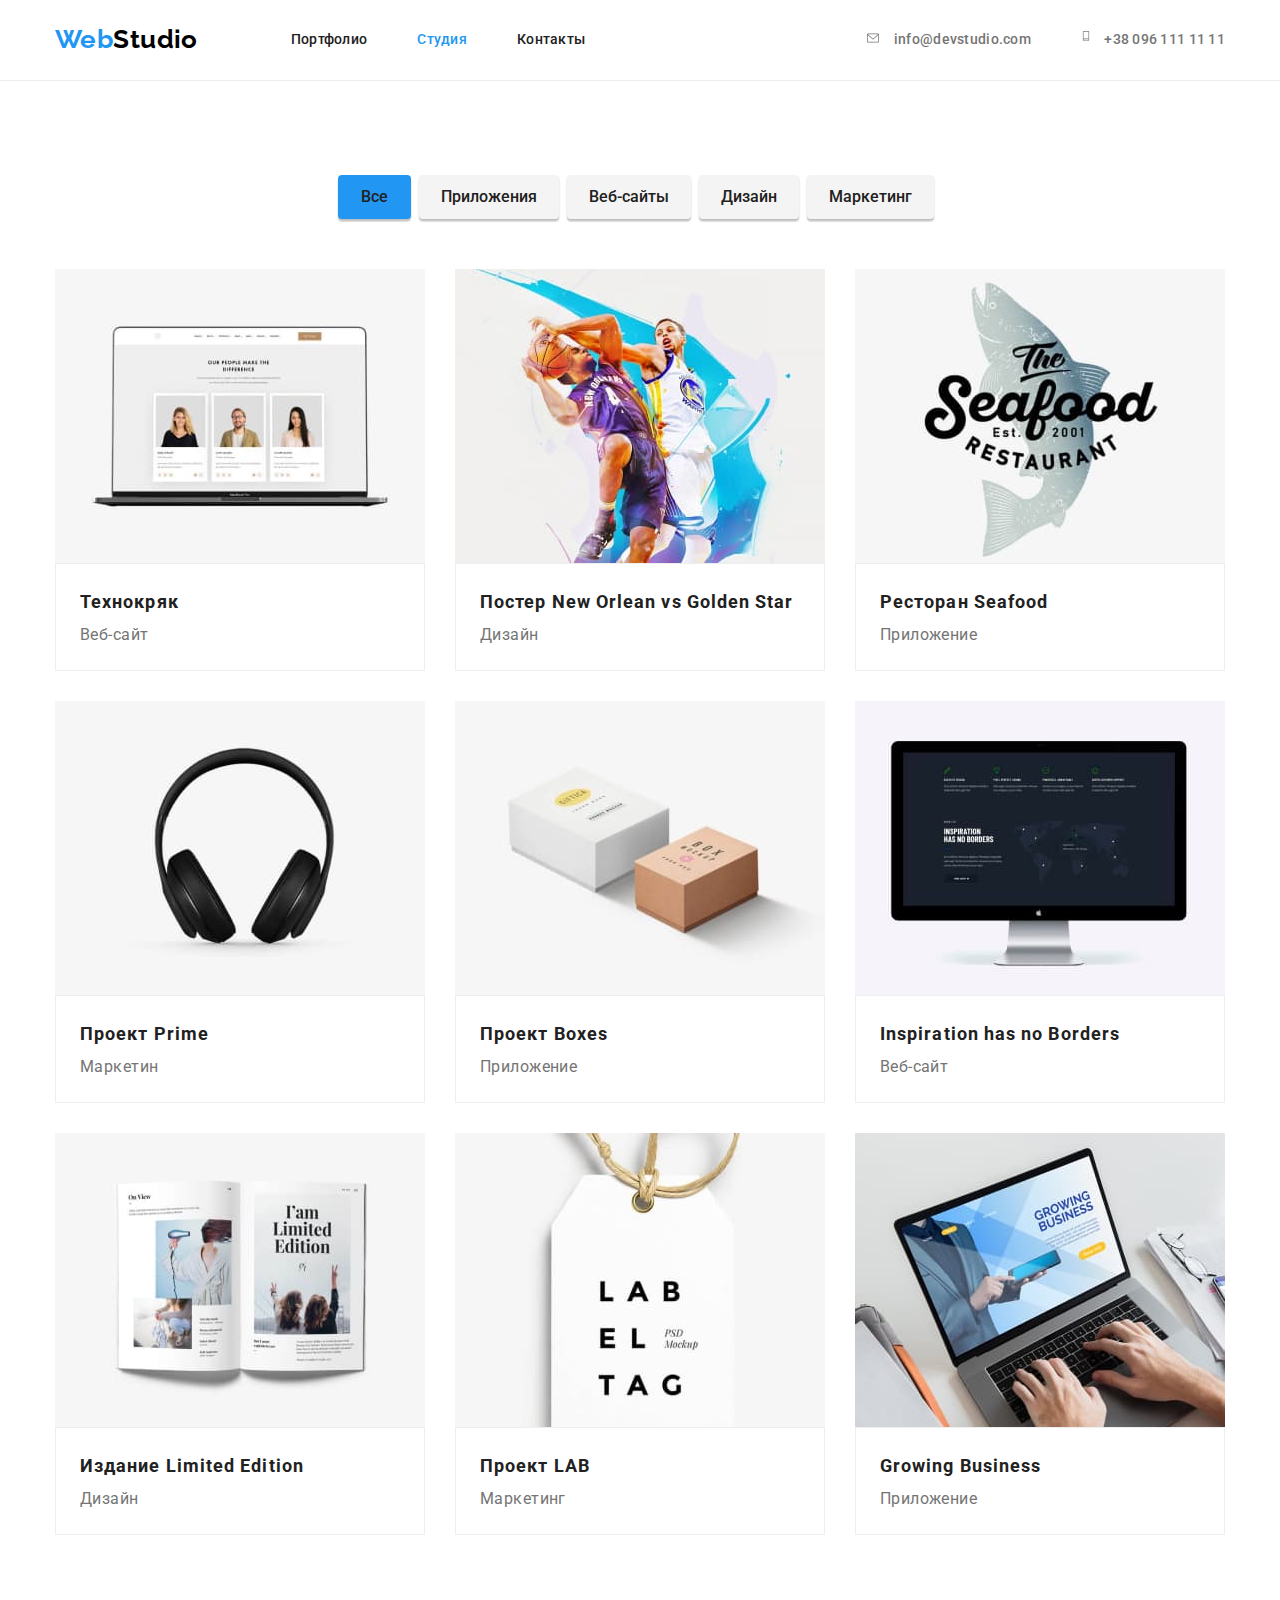
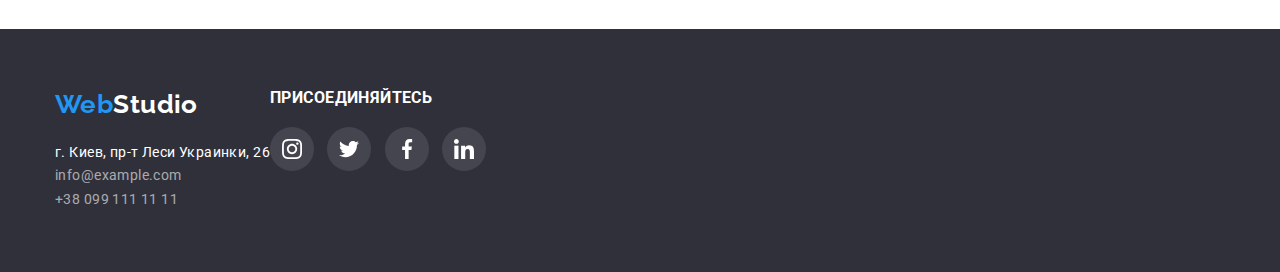
==== portfolio.html @ ab67c168 "Initial commit" ====
<!DOCTYPE html>
<html lang="en">
<head>
    <meta charset="UTF-8">
    <meta http-equiv="X-UA-Compatible" content="IE=edge">
    <meta name="viewport" content="width=device-width, initial-scale=1.0">
    <link rel="preconnect" href="https://fonts.gstatic.com">
    <link href="https://fonts.googleapis.com/css2?family=Raleway:wght@700&family=Roboto:wght@400;500;700;900&display=swap" rel="stylesheet">
    <link rel="stylesheet" href="https://cdnjs.cloudflare.com/ajax/libs/modern-normalize/1.0.0/modern-normalize.min.css">
    <link rel="stylesheet" href="./css/styles.css">
    <title>Portfolio</title>

</head>
<body>
    <!-- Шапка -->
    <header class="page-header">
        <div class="container">
            <div class="main-page">
                <nav class="navigation">
                    <a href="" class="logo"><span>Web</span><span class="logo-studio">Studio</span></a>
                    <ul class=" list-non site-nav">
                        <li class="item"><a href="./portfolio.html" class=" site-nav link">Портфолио</a></li>
                        <li class="item"><a href="" class="link current">Студия</a></li>
                        <li class="item"><a href="" class="site-nav link">Контакты</a></li>
                    </ul>
                </nav>
            <ul class="list-non contact">
                <li class="item"><a href="mailto:info@devstudio.com" class="contact-date">
                        <svg class="icon" width="16" height="12">
                            <use href="./image/sprite.svg#icon-envelope"></use>
                        </svg>
                        info@devstudio.com</a></li>
                <li class="item"><a href="tel:+380961111111" class=" contact-date">
                        <svg class="icon" width="10" height="16">
                            <use href="./image/sprite.svg#icon-smartphone"></use>
                        </svg>
                        +38 096 111 11 11</a></li>
            </ul>
            </div>
        </div>
    </header>

    <!--Секція з портфоліо-->
    <main>
        <h1 class="visually-hidden">Портфолио</h1>
        <section class="section">
        <div class="container">
        <ul class="list-non button-nav">
            <li class="button-nav"><button type="button" class="button-portfolio curent">Все</button></li>
            <li class="button-nav"><button type="button" class="button-portfolio">Приложения</button></li>
            <li class="button-nav"><button type="button" class="button-portfolio">Веб-сайты</button></li>
            <li class="button-nav"><button type="button" class="button-portfolio">Дизайн</button></li>
            <li class="button-nav"><button type="button" class="button-portfolio">Маркетинг</button></li>
        </ul>    
        <h2 class="visually-hidden">Проекты</h2>
                <ul class=" list-non portfollio-list">
            <li class="portfollio-item"> 
                <a class="project" href="">
                      <img src="./image/img-portfolio/img.jpg" width="370" height="294" alt=" стораница веб сайта"> 
                        <div class="foto">
                           <h3 class="portfollio-list-title">Технокряк</h3>
                            <p class="portfollio-list-description">Веб-сайт</p>
                        </div> 
                </a>
                     </li>
            <li class="portfollio-item">
                <a class="project" href="">
                      <img src="./image/img-portfolio/img-1.jpg" width="370" height="294" alt="дизайн постера клуба New Orlean ">
                        <div class="foto">
                            <h3 class="portfollio-list-title">Постер New Orlean vs Golden Star</h3> 
                            <p class="portfollio-list-description">Дизайн</p> 
                        </div>
                </a>
                 </li>
            <li class="portfollio-item">
                <a class="project" href="">
                      <img src="./image/img-portfolio/img-2.jpg" width="370" height="294" alt="логотип приложения ресторана Seafood">
                        <div class="foto">
                         <h3 class="portfollio-list-title">Ресторан Seafood</h3>
                          <p class="portfollio-list-description">Приложение</p> 
                        </div>   
                </a>
                  </li>
            <li class="portfollio-item">
                <a class="project" href="">
                     <img src="./image/img-portfolio/img-3.jpg" width="370" height="294" alt="наушники"> 
                        <div class="foto">
                          <h3 class="portfollio-list-title">Проект Prime</h3>
                           <p class="portfollio-list-description">Маркетин </p> 
                        </div>
                </a>
                 </li>
            <li class="portfollio-item"> 
                <a class="project" href="">
                    <img src="./image/img-portfolio/img-4.jpg" width="370" height="294" alt="коробки">                    
                       <div class="foto">
                          <h3 class="portfollio-list-title">Проект Boxes</h3>
                           <p class="portfollio-list-description">Приложение</p> 
                        </div>
                </a>
                     </li>
            <li class="portfollio-item">
                <a class="project" href="">
                    <img src="./image/img-portfolio/img-5.jpg" width="370" height="294" alt="монитор"> 
                        <div class="foto">
                        <h3 class="portfollio-list-title">Inspiration has no Borders</h3>
                         <p class="portfollio-list-description">Веб-сайт</p>
                        </div>
                </a>
                     </li>
            <li class="portfollio-item"> 
                <a class="project" href="">
                    <img src="./image/img-portfolio/img-6.jpg" width="370" height="294" alt="книга">
                        <div class="foto">
                         <h3 class="portfollio-list-title">Издание Limited Edition</h3>
                          <p class="portfollio-list-description">Дизайн</p>
                        </div>
                </a>
                         </li>
            <li class="portfollio-item">
                <a class="project" href="">
                      <img src="./image/img-portfolio/img-7.jpg" width="370" height="294" alt="логоип LAB">
                        <div class="foto">
                            <h3 class="portfollio-list-title">Проект LAB</h3>
                             <p class="portfollio-list-description">Маркетинг</p> 
                           </div>
                </a>
                     </li>
            <li class="portfollio-item">
                <a class="project" href="">
                      <img src="./image/img-portfolio/img-8.jpg" width="370" height="294" alt="печать на ноутбуке">
                           <div class="foto">
                           <h2 class="portfollio-list-title">Growing Business</h2> 
                           <p class="portfollio-list-description">Приложение</p> 
                        </div>     
                </a>        
                </li>
        </ul>
        </div>
    </section>
    </main>
    <footer class="section-footer">
        <div class="container footer">
            <div class="footer-studio">
                <a href="" class="logo"><span>Web</span><span class="logo-footer-studio">Studio</span></a>
    
                <ul class="list-non footer-contacts">
                    <li><a href="https://goo.gl/maps/GumJZrkpZJpaKMpm8" target="_blank" rel="nooper noreferrer"
                            class="adress">г. Киев, пр-т Леси Украинки, 26</a></li>
                    <li><a href="mailto:info@devstudio.com" class="contacts">info@example.com</a></li>
                    <li><a href="tel:+380961111111" class="contacts">+38 099 111 11 11</a></li>
                </ul>
            </div>
    
            <!-- Іконки футера -->
            <div class="footer-network-list">
                <h3 class="footer-network-title">присоединяйтесь</h3>
                <ul class="footer-network-icon">
                    <li class="footer-network-icon-item">
                        <a href="" class="footer-network-icon-link" aria-label="инстаграм">
                            <svg class="footer-icon" width="20" height="20">
                                <use href="./image/sprite.svg#icon-instagram "></use>
                            </svg>
                        </a>
                    </li>
                    <li class="footer-network-icon-item">
                        <a href="" class="footer-network-icon-link" aria-label="твиттер">
                            <svg class="footer-icon" width="20" height="20">
                                <use href="./image/sprite.svg#icon-twitter"></use>
                            </svg>
                        </a>
                    </li>
                    <li class="footer-network-icon-item">
                        <a href="" class="footer-network-icon-link" aria-label="фейсбук">
                            <svg class="footer-icon" width="20" height="20">
                                <use href="./image/sprite.svg#icon-facebook"></use>
                            </svg>
                        </a>
                    </li>
                    <li class="footer-network-icon-item">
                        <a href="" class="footer-network-icon-link" aria-label="линкедин">
                            <svg class="footer-icon" width="20" height="20">
                                <use href="./image/sprite.svg#icon-linkedin"></use>
                            </svg>
                        </a>
                    </li>
                </ul>
    
            </div>
        </div>
    </footer>
    </body>
</html>
---- css/styles.css ----
:root {
  --primary-text-color: #757575;
  --title-text-color: #212121;
  --accent-color: #2196f3;
  --base-color-logo: #2196f3;
  --background-color: #ffffff;
  --second-background-color: #f5f4fa;
  --background-footer-color: #2f303a;
  --color-icons:#AFB1B8;
  
}
/* html{     
  box-sizing: border-box;
}
*,
*::after,
*::before {
 /* box-sizing: inherit;   */

/* контейнер */
.container {
  margin-left: auto;
  margin-right: auto;
  width: 1200px;
  padding-right: 15px;
  padding-left: 15px;
  /* outline: 2px solid tomato; */
  /* background-color: plum; */
}

body {
  color: var(--primary-text-color);
  background-color: var(--background-color);
  font-family: "Roboto", sans-serif;
  font-size: 14px;
  line-height: 1.71;
  letter-spacing: 0.03em;
}
.section {
  padding-top: 94px;
  padding-bottom: 94px;
}

h1,
h2,
h3,
h4,
h5,
h6,
p {
  margin: 0px;
}
.list-non {
  list-style: none;
  margin-top: 0px;
  margin-bottom: 0px;
  padding-left: 0px;
}

img {
  display: block;
  max-width: 100%;
  height: auto;
}

/* клас, щоб приховати заголовок */
.visually-hidden {
  position: absolute !important;
  clip: rect(1px 1px 1px 1px);
  clip: rect(1px, 1px, 1px, 1px);
  padding: 0 !important;
  border: 0 !important;
  height: 1px !important;
  width: 1px !important;
  overflow: hidden;
}
/* оформлення логотипу */
.logo {
  color: var(--base-color-logo);
  text-decoration: none;
  font-family: Raleway;
  font-weight: 700;
  font-size: 26px;
  line-height: 1.19;
}
.logo-studio {
  color: #000;
  margin-right: 93px;
}

.logo-footer-studio {
  color: #ffffff;
}

/* хедер-новігація */

.page-header {
  /* background-color: rgb(204, 204, 204); */
 border-bottom: 1px solid #ececec;
  padding-top: 24px;
  padding-bottom: 25px;
}
/* контейнер навігації */
.main-page {
  display: flex;
  align-items: center;
  justify-content: flex-end;
}
.navigation {
  display: flex;
  align-items: center;
  margin-right: auto;
}
.site-nav {
  display: inline-flex;
}
.site-nav .item:not(:last-child) {
  margin-right: 50px;
}

.site-nav .link {
  /* display: block; 
  padding-top: 32px;
  padding-bottom: 32px;*/

  color: var(--title-text-color);
  text-decoration: none;
  font-weight: 500;
  font-size: 14px;
  line-height: 1.42;
  letter-spacing: 0.02em;
}
.site-nav .link:hover,
.site-nav .link:focus {
  color: var(--accent-color);
}
.site-nav .link.current {
  color: var(--accent-color);
}

/* хедер-контакти */
.contact {
  display: flex;
}
.contact .item + .item {
  margin-left: 50px;
}
.contact-date {
  color: var(--primary-text-color);
  text-decoration: none;
  font-weight: 500;
  font-size: 14px;
  line-height: 1.42;
  letter-spacing: 0.02em;
}
.contact .contact-date:hover,
.contact .contact-date:focus {
  color: var(--accent-color);
}
/* Іконки-контакти */
.contact-date .icon{
  margin-right: 10px;
  fill: currentColor;
}

/* кнопка */
.button {
  box-shadow: 0px 4px 4px rgba(0, 0, 0, 0.15);
  border-radius: 4px;
  padding: 10px 32px;
  min-width: 200px;
  border: none;

  color: #ffffff;
  background-color: #2196f3;
  cursor: pointer;
  font-weight: 700;
  font-size: 16px;
  line-height: 1.87;
  display: inline-block;
  
}
.button:hover,
.button:focus {
  background-color: #188ce8;
}

/* кнопки портфоліо */
.button-portfolio {
 display: inline-block;
  padding: 6px 22px;
  min-width: 73px;
  border-radius: 4px;
  color: var(--title-text-color);
  font-family: inherit;
  font-weight: 500;
  font-size: 16px;
  line-height: 2;
  cursor: pointer;
  text-align: center;
  border: none;
  background-color: #f5f4f4;
  box-shadow: 0px 3px 1px rgba(0, 0, 0, 0.1), 0px 1px 2px rgba(0, 0, 0, 0.08),
    0px 2px 2px rgba(0, 0, 0, 0.12);  
}
.button-portfolio:hover{
  color: #ffffff;
  background-color: var(--accent-color);
}
.button-portfolio:focus{
  color: #ffffff;
  background-color: var(--accent-color);
}

.button-nav .button-portfolio.curent{
  background-color:var(--accent-color);
}
.button-nav {
  display: flex;
  justify-content: center;
  margin-bottom: 50px;
  margin-top: 0px;
  padding: 0px;
  list-style: none;
}

/* секція героя (загрузити послугу)*/
.hero {
  background: #2f303a;
  text-align: center;
  min-height: 100vh;
  display: flex;
  align-items: center;
}
.hero .container {
  display: flex;
  align-items: center;
  justify-content: center;
}
.hero-content {
  max-width: 696px;
}

.section-hero-title {
  margin-top: 0px;
  margin-bottom: 30px;

  color: #ffffff;
  font-weight: 900;
  font-size: 44px;
  line-height: 1.36;
  letter-spacing: 0.06em;
  text-transform: uppercase;
}
.overlay{
  background-size: cover;
  background-position: center;
  background-repeat: no-repeat;
  margin-left: auto;
  margin-right: auto;
  max-width: 2000px;
  height: 600px;
  background-image: linear-gradient( to right, 
   rgba(47, 48, 58, 0.4),
   rgba(47, 48, 58, 0.4)),
   url("../image/img-hero.jpg");
}
/* Заголовки секцій */
.section-title {
  margin-top: 0px;
  margin-bottom: 50px;

  color: var(--title-text-color);
  font-weight: 700;
  font-size: 36px;
  line-height: 1.17;
  text-align: center;
}
.title-list{
  padding: 0px;
  margin: 0px;
}
/* секція "Наші цінності */
.values-list {
  display: flex;
  margin: 0;
  padding: 0;
  text-align: left;
  justify-content: space-between;
}
.values-item {
  flex-basis: calc((100% - 4 * 30px) / 4);
}
.title{
  font-weight: bold;
  font-size: 14px;
  line-height: 1.1;
  color: var(--title-text-color)
  text-transform: uppercase;
  margin-bottom: 10px;
}
.text{
  font-size: 14px;
  line-height: 1.7;
}

.values-list .title {
  color: var(--title-text-color);
  font-weight: 700;
  line-height: 1.14;
  text-transform: uppercase;
  margin-top: 0px;
  margin-bottom: 10px;
}
.values-list .text {
  font-size: 14px;
  line-height: 1.7;
 }
 /* Іконки-Наші цінності */
 
 .values-picture {
  width: 270px;
  height: 120px;
  display: flex; 
  justify-content: center;
  align-items: center;
  background-color: var(--second-background-color);
  margin-bottom: 30px;

}

 
/* Чим ми займаємося */
.grid {
  display: flex;
  flex-wrap: wrap;
  margin-left: -30px;
  margin-top: -50px;
}

.grid-title {
  flex-basis: calc((100% - 3 * 30px) / 3);
  margin-left: 30px;
  margin-top: 50px;
}

/* Наша команда */

.team {
  background-color: var(--second-background-color);
}
.team .section {
  padding-top: 94px;
  padding-bottom: 94px;
}
.team-item {
  flex-basis: calc((100% - 3 * 30px) / 3);
  margin-left: 30px;
  margin-top: 50px;
}
.grid-team {
  flex-basis: calc((100% - 4 * 30px) / 4);
}

.title-name {
  color: var(--title-text-color);
  font-weight: 500;
  font-size: 16px;
  line-height: 1.19;
}
.manager {
  padding-top: 30px;
  padding-bottom: 30px;

  text-align: center;
  background: #ffffff;
  /* material shadow v1 */
  box-shadow: 0px 1px 3px rgba(0, 0, 0, 0.12), 0px 1px 1px rgba(0, 0, 0, 0.14),
    0px 2px 1px rgba(0, 0, 0, 0.2);
  border-radius: 0px 0px 4px 4px;
}

.position {
  font-size: 16px;
  line-height: 1.19;
  /* text-align: center; */
  margin-top: 10;
  /* margin-bottom: 0; */
}

/* Іконки */
.social {
  display: flex;
  padding-left: 0px;
  justify-content: center;
  align-items: center;
  margin-top: 16px;
    
}

.social-icon {
  display: flex;
  height: 44px;
  width: 44px;
  justify-content: center;
  align-items: center;
  fill: var(--color-icons);
}

.social-icon:not(first-child) {
  margin-right: 10px;
}

.social-icon:hover {
  background-color: var(--accent-color);
  fill: var(--background-color);
  border-radius: 50%;


}
/* Наші клієнти */

  .our-clients-link {
  width: 170px;
  height: 90px;
  display: flex;
  align-items: center;
  justify-content: center;
  border: 1px solid #afb1b8;
  border-radius: 4px;
  fill: var(--color-icons);
}
.our-clients-link:hover,
.our-clients-link:focus {
  border: 1px solid var(--accent-color);
  fill: var(--accent-color);
}

.our-clients-list{
  display: flex;
  margin: 0;
  padding: 0;
}

.our-clients-item:not(first-child) {
  margin-right: 30px;
}
.our-clients-item {
  margin: 0;
  padding: 0;
}


/* Секція footer */
.section-footer {
  background-color: var(--background-footer-color);
  padding-top: 60px;
  padding-bottom: 60px;
}
.section-footer .adress {
  color: #ffffff;
  text-decoration: none;
}
.section-footer .contacts {
  color: rgba(255, 255, 255, 0.6);
  text-decoration: none;
}
.footer-studio{
  
  display: inline-block;
  flex-basis: calc((50%-45px) / 2);
}
.footer {
  display: flex;
}

.container .footer {
  padding: 60px 0px;
}

.footer-contacts{ 
  margin-top: 20px;
}
/* Іконки футера-Приєднюйтесь */


.footer-network-title {
  font-weight: 700;
  line-height: 1.14;
  text-transform: uppercase;
  color: var(--background-color);
  margin-bottom: 20px;
}

.footer-network-icon-item {
  display: inline-block;
  align-items: center;
  justify-content: center;
}

.footer-network-icon-item:not(:last-child) {
  margin-right: 10px;
}
.footer-icon {
  fill: var(--background-color);
}
.footer-network-icon-link {
  width: 44px;
  height: 44px;
  display: flex;
  align-items: center;
  justify-content: center;
  border-radius: 50%;
  background-color: rgba(255, 255, 255, 0.1);
}

.footer-network-icon-link:hover,
.footer-network-icon-link:focus {
  background-color: var(--accent-color);
}
.footer-network-icon {
  padding: 0%;
}


/* Секція портфоліо */
.foto{
  border: 1px solid #eeeeee;
  padding-top: 20px;
  padding-right: 24px;
  padding-bottom: 20px;
  padding-left: 24px;
}

.portfollio-list-title {
  color: var(--title-text-color);
  font-weight: 700;
  font-size: 18px;
  line-height: 2;
  letter-spacing: 0.06em;
}
.portfollio-list-description {
  font-size: 16px;
  line-height: 1.87;
}

.portfollio-list{
  display: flex;
  flex-wrap: wrap;
  padding: 0px;
  margin: 0px;
  margin-left: -30px;
  margin-top: -30px;
  padding-top: 50px;
}

.project {
  color: var(--contact-header-color);
  display: block;
  text-decoration: none;
}
.project:hover,
.project:focus {
  box-shadow: 
  0px 1px 1px rgba(0, 0, 0, 0.12), 
  0px 4px 4px rgba(0, 0, 0, 0.06), 
  1px 4px 6px rgba(0, 0, 0, 0.16);
}


.portfollio-item{
  margin-left: 30px;
  margin-top: 30px;
  flex-basis: calc((100% - 3 * 30px) / 3);
}
.foto{
  border-bottom: 1px solid #eeeeee;
  border-right: 1px solid #eeeeee;
  border-left: 1px solid #eeeeee;
  padding-top: 20px;
  padding-right: 24px;
  padding-bottom: 20px;
  padding-left: 24px;
}
.button-nav{
  display: flex;
  justify-content: center;
  list-style: none;
  padding: 0px;
  margin: 0px;
}
.button-nav:not(:last-child){
  margin-right: 8px;
}
/* колір лого header: 000000, #2196F3 */
/* колір заголовків #212121 */
/* колір тексту <p>  і підписів під фото  #757575*/
/* кольори навігації #212121, акцент #2196F3 */
/* секція героя, h1 #FFFFFF,  */
/* вторинний колір фону #F5F4FA */
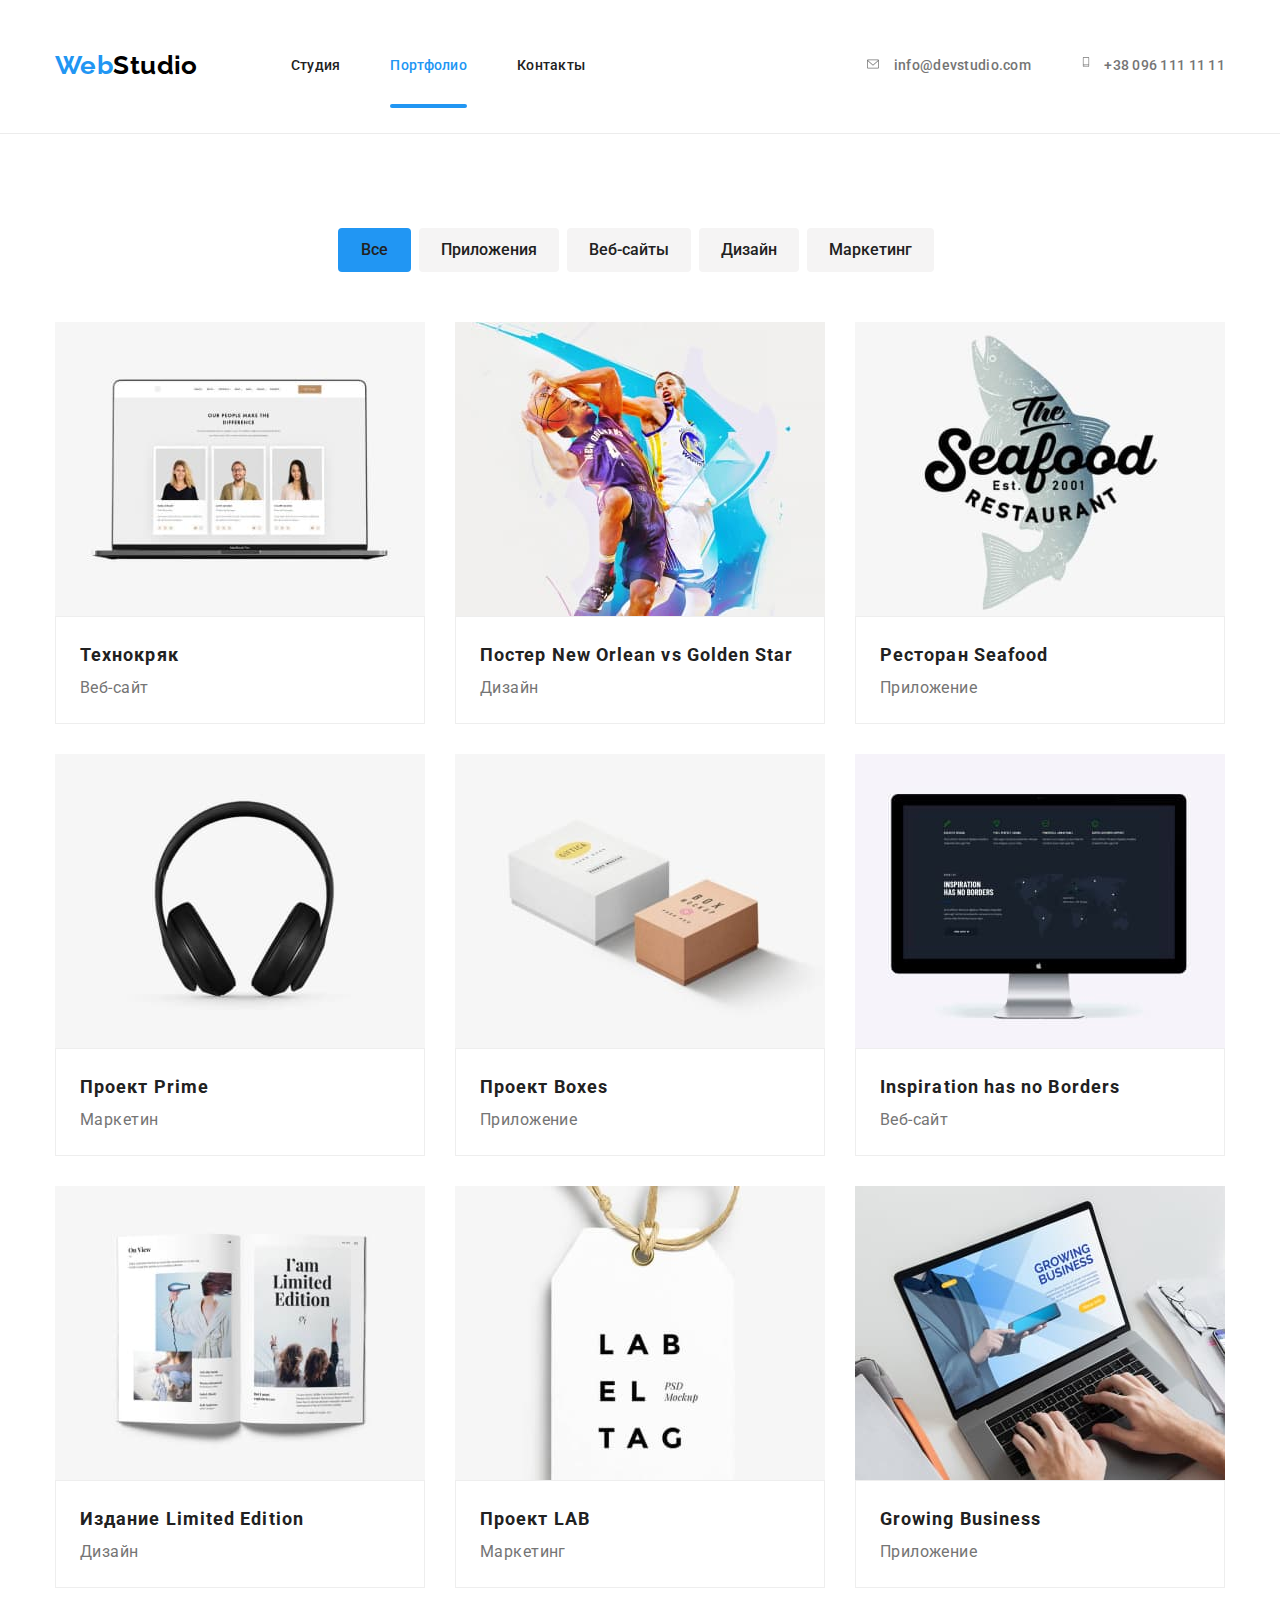
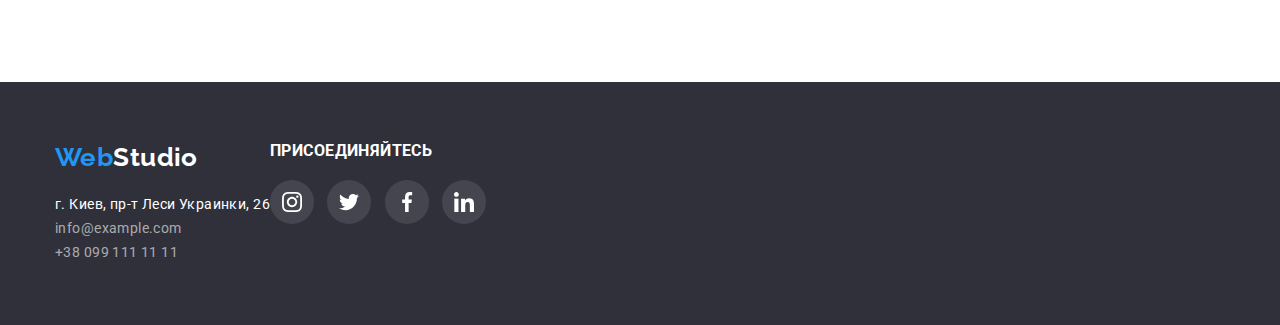
==== commit 0f53da1e: "Додає анімацію на кнопки Портфолію" ====
--- a/portfolio.html
+++ b/portfolio.html
@@ -19,8 +19,8 @@
                 <nav class="navigation">
                     <a href="" class="logo"><span>Web</span><span class="logo-studio">Studio</span></a>
                     <ul class=" list-non site-nav">
-                        <li class="item"><a href="./portfolio.html" class=" site-nav link">Портфолио</a></li>
-                        <li class="item"><a href="" class="link current">Студия</a></li>
+                        <li class="item"><a href="./portfolio.html" class=" site-nav link">Студия</a></li>
+                        <li class="item"><a href="" class=" site-nav link current">Портфолио</a></li>
                         <li class="item"><a href="" class="site-nav link">Контакты</a></li>
                     </ul>
                 </nav>
--- a/css/styles.css
+++ b/css/styles.css
@@ -6,8 +6,7 @@
   --background-color: #ffffff;
   --second-background-color: #f5f4fa;
   --background-footer-color: #2f303a;
-  --color-icons:#AFB1B8;
-  
+  --color-icons: #afb1b8;
 }
 /* html{     
   box-sizing: border-box;
@@ -96,7 +95,7 @@
 
 .page-header {
   /* background-color: rgb(204, 204, 204); */
- border-bottom: 1px solid #ececec;
+  border-bottom: 1px solid #ececec;
   padding-top: 24px;
   padding-bottom: 25px;
 }
@@ -119,9 +118,10 @@
 }
 
 .site-nav .link {
-  /* display: block; 
+  /* /* display: block;  */
   padding-top: 32px;
-  padding-bottom: 32px;*/
+  padding-bottom: 32px;
+  position: relative;
 
   color: var(--title-text-color);
   text-decoration: none;
@@ -129,6 +129,9 @@
   font-size: 14px;
   line-height: 1.42;
   letter-spacing: 0.02em;
+
+  transition-duration: 250ms;
+  transition-timing-function: cubic-bezier(0.4, 0, 0.2, 1);
 }
 .site-nav .link:hover,
 .site-nav .link:focus {
@@ -136,6 +139,22 @@
 }
 .site-nav .link.current {
   color: var(--accent-color);
+}
+
+.site-nav .link.current {
+  color: var(--accent-color);
+}
+.link.current::after {
+  content: "";
+  position: absolute;
+  left: 0;
+  bottom: 0;
+
+  display: inline-block;
+  height: 4px;
+  width: 100%;
+  border-radius: 2px;
+  background-color: var(--accent-color);
 }
 
 /* хедер-контакти */
@@ -152,13 +171,16 @@
   font-size: 14px;
   line-height: 1.42;
   letter-spacing: 0.02em;
+
+  transition-duration: 250ms;
+  transition-timing-function: cubic-bezier(0.4, 0, 0.2, 1);
 }
 .contact .contact-date:hover,
 .contact .contact-date:focus {
   color: var(--accent-color);
 }
 /* Іконки-контакти */
-.contact-date .icon{
+.contact-date .icon {
   margin-right: 10px;
   fill: currentColor;
 }
@@ -178,7 +200,9 @@
   font-size: 16px;
   line-height: 1.87;
   display: inline-block;
-  
+
+  transition-duration: 250ms;
+  transition-timing-function: cubic-bezier(0.4, 0, 0.2, 1);
 }
 .button:hover,
 .button:focus {
@@ -187,7 +211,7 @@
 
 /* кнопки портфоліо */
 .button-portfolio {
- display: inline-block;
+  display: inline-block;
   padding: 6px 22px;
   min-width: 73px;
   border-radius: 4px;
@@ -200,20 +224,25 @@
   text-align: center;
   border: none;
   background-color: #f5f4f4;
-  box-shadow: 0px 3px 1px rgba(0, 0, 0, 0.1), 0px 1px 2px rgba(0, 0, 0, 0.08),
-    0px 2px 2px rgba(0, 0, 0, 0.12);  
-}
-.button-portfolio:hover{
+
+  transition-duration: 250ms;
+  transition-timing-function: cubic-bezier(0.4, 0, 0.2, 1);
+}
+.button-portfolio:hover {
   color: #ffffff;
   background-color: var(--accent-color);
-}
-.button-portfolio:focus{
+  box-shadow: 0px 3px 1px rgba(0, 0, 0, 0.1), 0px 1px 2px rgba(0, 0, 0, 0.08),
+    0px 2px 2px rgba(0, 0, 0, 0.12);
+}
+.button-portfolio:focus {
   color: #ffffff;
   background-color: var(--accent-color);
-}
-
-.button-nav .button-portfolio.curent{
-  background-color:var(--accent-color);
+  box-shadow: 0px 3px 1px rgba(0, 0, 0, 0.1), 0px 1px 2px rgba(0, 0, 0, 0.08),
+    0px 2px 2px rgba(0, 0, 0, 0.12);
+}
+
+.button-nav .button-portfolio.curent {
+  background-color: var(--accent-color);
 }
 .button-nav {
   display: flex;
@@ -252,7 +281,7 @@
   letter-spacing: 0.06em;
   text-transform: uppercase;
 }
-.overlay{
+.overlay {
   background-size: cover;
   background-position: center;
   background-repeat: no-repeat;
@@ -260,10 +289,12 @@
   margin-right: auto;
   max-width: 2000px;
   height: 600px;
-  background-image: linear-gradient( to right, 
-   rgba(47, 48, 58, 0.4),
-   rgba(47, 48, 58, 0.4)),
-   url("../image/img-hero.jpg");
+  background-image: linear-gradient(
+      to right,
+      rgba(47, 48, 58, 0.4),
+      rgba(47, 48, 58, 0.4)
+    ),
+    url("../image/img-hero.jpg");
 }
 /* Заголовки секцій */
 .section-title {
@@ -276,7 +307,7 @@
   line-height: 1.17;
   text-align: center;
 }
-.title-list{
+.title-list {
   padding: 0px;
   margin: 0px;
 }
@@ -291,15 +322,15 @@
 .values-item {
   flex-basis: calc((100% - 4 * 30px) / 4);
 }
-.title{
+.title {
+  margin-bottom: 10px;
+  text-transform: uppercase;
   font-weight: bold;
   font-size: 14px;
   line-height: 1.1;
-  color: var(--title-text-color)
-  text-transform: uppercase;
-  margin-bottom: 10px;
-}
-.text{
+  color: var(--title-text-color);
+}
+.text {
   font-size: 14px;
   line-height: 1.7;
 }
@@ -315,21 +346,19 @@
 .values-list .text {
   font-size: 14px;
   line-height: 1.7;
- }
- /* Іконки-Наші цінності */
- 
- .values-picture {
+}
+/* Іконки-Наші цінності */
+
+.values-picture {
   width: 270px;
   height: 120px;
-  display: flex; 
+  display: flex;
   justify-content: center;
   align-items: center;
   background-color: var(--second-background-color);
   margin-bottom: 30px;
-
-}
-
- 
+}
+
 /* Чим ми займаємося */
 .grid {
   display: flex;
@@ -339,9 +368,28 @@
 }
 
 .grid-title {
+  position: relative;
   flex-basis: calc((100% - 3 * 30px) / 3);
   margin-left: 30px;
   margin-top: 50px;
+}
+.blok-title {
+  position: absolute;
+  bottom: 0px;
+  right: 0px;
+
+  padding-top: 27px;
+  padding-bottom: 27px;
+  width: 100%;
+
+  background-color: rgba(47, 48, 58, 0.8);
+  text-align: center;
+
+  font-weight: bold;
+  font-size: 14px;
+  line-height: 1.1;
+  color: #ffffff;
+  text-transform: uppercase;
 }
 
 /* Наша команда */
@@ -395,7 +443,6 @@
   justify-content: center;
   align-items: center;
   margin-top: 16px;
-    
 }
 
 .social-icon {
@@ -405,6 +452,8 @@
   justify-content: center;
   align-items: center;
   fill: var(--color-icons);
+  transition-duration: 250ms;
+  transition-timing-function: cubic-bezier(0.4, 0, 0.2, 1);
 }
 
 .social-icon:not(first-child) {
@@ -415,12 +464,10 @@
   background-color: var(--accent-color);
   fill: var(--background-color);
   border-radius: 50%;
-
-
 }
 /* Наші клієнти */
 
-  .our-clients-link {
+.our-clients-link {
   width: 170px;
   height: 90px;
   display: flex;
@@ -429,6 +476,9 @@
   border: 1px solid #afb1b8;
   border-radius: 4px;
   fill: var(--color-icons);
+
+  transition-duration: 250ms;
+  transition-timing-function: cubic-bezier(0.4, 0, 0.2, 1);
 }
 .our-clients-link:hover,
 .our-clients-link:focus {
@@ -436,7 +486,7 @@
   fill: var(--accent-color);
 }
 
-.our-clients-list{
+.our-clients-list {
   display: flex;
   margin: 0;
   padding: 0;
@@ -449,7 +499,6 @@
   margin: 0;
   padding: 0;
 }
-
 
 /* Секція footer */
 .section-footer {
@@ -465,8 +514,7 @@
   color: rgba(255, 255, 255, 0.6);
   text-decoration: none;
 }
-.footer-studio{
-  
+.footer-studio {
   display: inline-block;
   flex-basis: calc((50%-45px) / 2);
 }
@@ -478,11 +526,10 @@
   padding: 60px 0px;
 }
 
-.footer-contacts{ 
+.footer-contacts {
   margin-top: 20px;
 }
 /* Іконки футера-Приєднюйтесь */
-
 
 .footer-network-title {
   font-weight: 700;
@@ -512,6 +559,9 @@
   justify-content: center;
   border-radius: 50%;
   background-color: rgba(255, 255, 255, 0.1);
+
+  transition-duration: 250ms;
+  transition-timing-function: cubic-bezier(0.4, 0, 0.2, 1);
 }
 
 .footer-network-icon-link:hover,
@@ -522,9 +572,8 @@
   padding: 0%;
 }
 
-
 /* Секція портфоліо */
-.foto{
+.foto {
   border: 1px solid #eeeeee;
   padding-top: 20px;
   padding-right: 24px;
@@ -544,7 +593,7 @@
   line-height: 1.87;
 }
 
-.portfollio-list{
+.portfollio-list {
   display: flex;
   flex-wrap: wrap;
   padding: 0px;
@@ -561,19 +610,16 @@
 }
 .project:hover,
 .project:focus {
-  box-shadow: 
-  0px 1px 1px rgba(0, 0, 0, 0.12), 
-  0px 4px 4px rgba(0, 0, 0, 0.06), 
-  1px 4px 6px rgba(0, 0, 0, 0.16);
-}
-
-
-.portfollio-item{
+  box-shadow: 0px 1px 1px rgba(0, 0, 0, 0.12), 0px 4px 4px rgba(0, 0, 0, 0.06),
+    1px 4px 6px rgba(0, 0, 0, 0.16);
+}
+
+.portfollio-item {
   margin-left: 30px;
   margin-top: 30px;
   flex-basis: calc((100% - 3 * 30px) / 3);
 }
-.foto{
+.foto {
   border-bottom: 1px solid #eeeeee;
   border-right: 1px solid #eeeeee;
   border-left: 1px solid #eeeeee;
@@ -582,14 +628,14 @@
   padding-bottom: 20px;
   padding-left: 24px;
 }
-.button-nav{
+.button-nav {
   display: flex;
   justify-content: center;
   list-style: none;
   padding: 0px;
   margin: 0px;
 }
-.button-nav:not(:last-child){
+.button-nav:not(:last-child) {
   margin-right: 8px;
 }
 /* колір лого header: 000000, #2196F3 */
@@ -598,3 +644,57 @@
 /* кольори навігації #212121, акцент #2196F3 */
 /* секція героя, h1 #FFFFFF,  */
 /* вторинний колір фону #F5F4FA */
+
+/* модалка */
+
+.backdrop {
+  position: fixed;
+  top: 0;
+  left: 0;
+  width: 100%;
+  height: 100%;
+  background-color: rgba(0, 0, 0, 0.2);
+  transition-duration: 250ms;
+  transition-timing-function: cubic-bezier(0.4, 0, 0.2, 1);
+}
+
+.backdrop.is-hidden {
+  opacity: 0;
+  pointer-events: none;
+}
+.modal {
+  position: absolute;
+  top: 50%;
+  left: 50%;
+  transform: translate(-50%, -50%);
+
+  min-width: 528px;
+  min-height: 581px;
+  background-color: #ffffff;
+}
+
+.btn-close {
+  position: absolute;
+  top: 0;
+  right: 0;
+
+  margin-top: 8px;
+  margin-right: 8px;
+
+  border-radius: 50%;
+
+  border: 1px solid rgba(0, 0, 0, 0.1);
+  background-color: #ffffff;
+  transition-duration: 250ms;
+  transition-timing-function: cubic-bezier(0.4, 0, 0.2, 1);
+}
+
+.btn-close:focus,
+.btn-close:hover {
+  fill: #ffffff;
+  background-color: var(--accent-color);
+}
+.icon-modal {
+  height: 11px;
+  width: 11px;
+}
